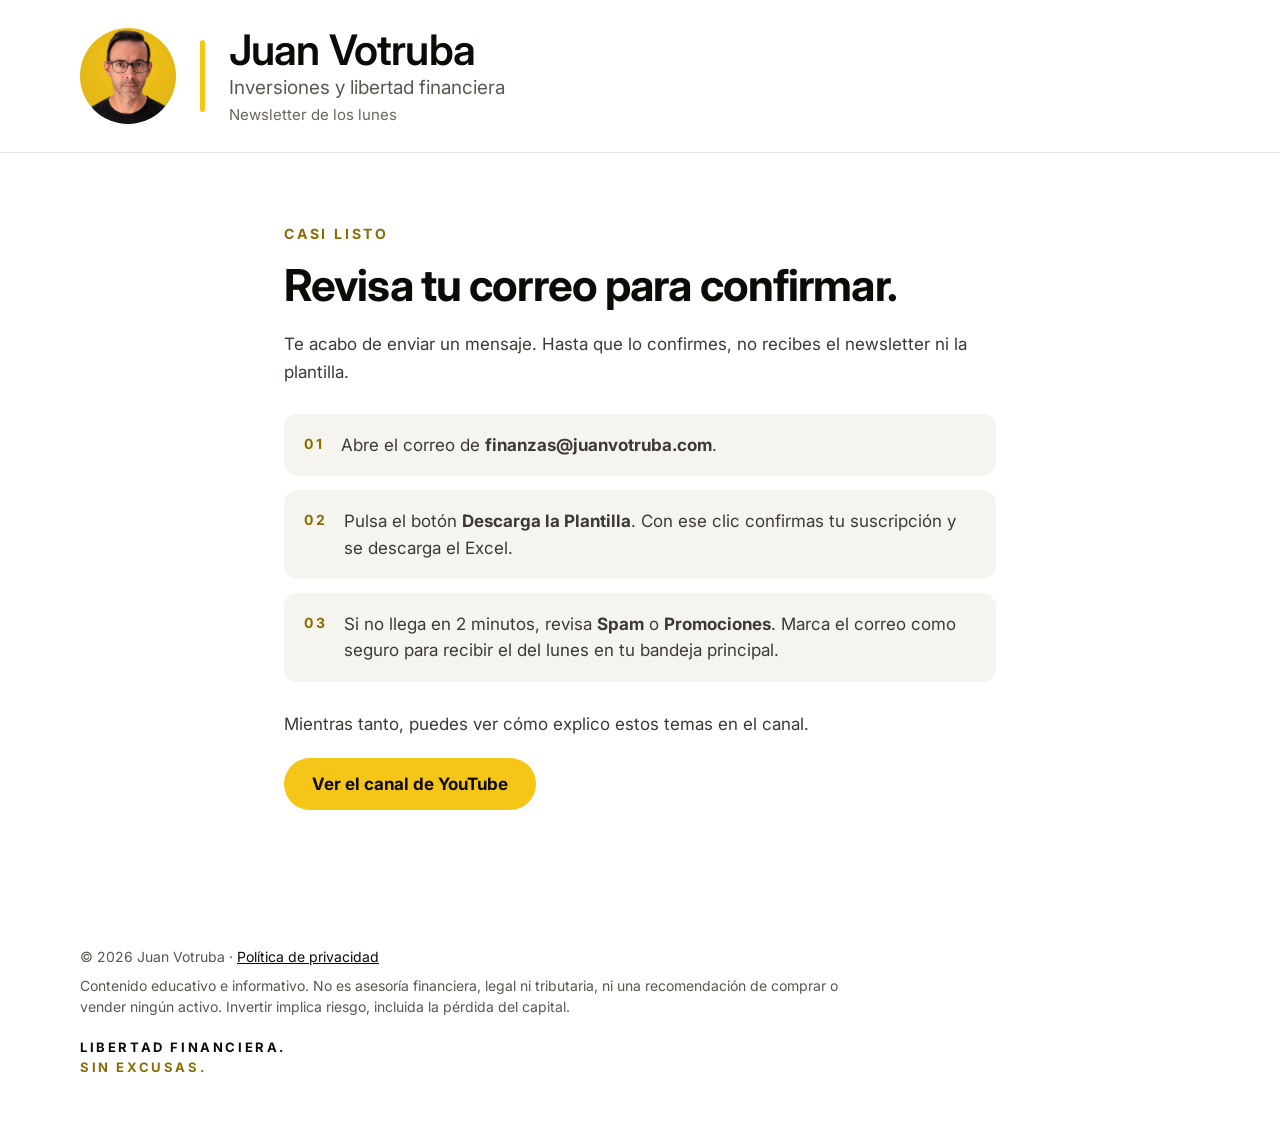
==== gracias.html @ 1951dbd8 "Add files via upload" ====
<!doctype html>
<html lang="es">
<head>
<meta charset="utf-8">
<meta name="viewport" content="width=device-width, initial-scale=1">
<meta name="robots" content="noindex">
<title>Revisa tu correo · Con Fuente</title>
<link rel="icon" href="avatar.png">
<link rel="preconnect" href="https://fonts.googleapis.com">
<link rel="preconnect" href="https://fonts.gstatic.com" crossorigin>
<link href="https://fonts.googleapis.com/css2?family=Inter:wght@400;600;700&display=swap" rel="stylesheet">
<link rel="stylesheet" href="styles.css">
</head>
<body>
<header class="top">
<div class="wrap">
<div class="avatar"><img src="avatar.png" alt="Juan Votruba" width="96" height="96"></div>
<div class="bar"></div>
<div class="brand"><b>Juan Votruba</b><span>Inversiones y libertad financiera</span><i>Newsletter de los lunes</i></div>
</div>
</header>
<main class="page">
<div class="eyebrow">Casi listo</div>
<h1>Revisa tu correo para confirmar.</h1>
<p>Te acabo de enviar un mensaje. Hasta que lo confirmes, no recibes el newsletter ni la plantilla.</p>
<div class="steps">
<div class="step"><small>01</small><p>Abre el correo de <strong>finanzas@juanvotruba.com</strong>.</p></div>
<div class="step"><small>02</small><p>Pulsa el botón <strong>Descarga la Plantilla</strong>. Con ese clic confirmas tu suscripción y se descarga el Excel.</p></div>
<div class="step"><small>03</small><p>Si no llega en 2 minutos, revisa <strong>Spam</strong> o <strong>Promociones</strong>. Marca el correo como seguro para recibir el del lunes en tu bandeja principal.</p></div>
</div>
<p>Mientras tanto, puedes ver cómo explico estos temas en el canal.</p>
<a class="btn" href="https://www.youtube.com/@juanvotruba">Ver el canal de YouTube</a>
</main>
<footer class="foot">
<div class="wrap">
<div class="l">
<div>© 2026 Juan Votruba · <a href="privacidad.html">Política de privacidad</a></div>
<div>Contenido educativo e informativo. No es asesoría financiera, legal ni tributaria, ni una recomendación de comprar o vender ningún activo. Invertir implica riesgo, incluida la pérdida del capital.</div>
</div>
<div class="tag">LIBERTAD FINANCIERA.<br><span>SIN EXCUSAS.</span></div>
</div>
</footer>
</body>
</html>
---- styles.css ----
:root{
  --ink:#0D0B08; --body:#3d3a34; --muted:#5a5750; --muted2:#6b665c;
  --cream:#F6F4EF; --card:#F4F3EF; --line:#E8E4DE; --ocre:#8a6d00; --yellow:#F5C518;
  --sf:-apple-system,BlinkMacSystemFont,"SF Pro Display","SF Pro Text",Inter,"Helvetica Neue",Arial,sans-serif;
}
*{box-sizing:border-box}
html{-webkit-text-size-adjust:100%}
body{margin:0;background:#fff;color:var(--ink);font-family:var(--sf);-webkit-font-smoothing:antialiased}
a{color:var(--ink)}a:hover{color:var(--ocre)}
img{display:block}
.sr{position:absolute;width:1px;height:1px;overflow:hidden;white-space:nowrap;clip:rect(0 0 0 0)}
.wrap{max-width:1200px;margin:0 auto;padding-left:40px;padding-right:40px}

.top{border-bottom:1px solid var(--line)}
.top .wrap{display:flex;align-items:center;gap:24px;padding-top:28px;padding-bottom:28px}
.avatar{border-radius:50%;overflow:hidden;background:var(--yellow);flex:0 0 auto}
.avatar img{width:100%;height:100%;object-fit:cover}
.top .avatar{width:96px;height:96px}
.bar{width:5px;height:72px;flex:0 0 5px;border-radius:3px;background:var(--yellow)}
.brand{display:flex;flex-direction:column;gap:4px;min-width:0}
.brand b{font-size:42px;line-height:1.05;font-weight:600;letter-spacing:-.02em}
.brand span{font-size:19px;line-height:1.3;color:var(--muted)}
.brand i{font-style:normal;font-size:15px;line-height:1.3;color:var(--muted2)}

.hero .wrap{display:flex;flex-wrap:wrap;gap:72px;align-items:flex-start;padding-top:80px;padding-bottom:104px}
.hero-l{flex:1 1 520px;min-width:0;display:flex;flex-direction:column;gap:28px}
.eyebrow{font-size:14px;font-weight:700;letter-spacing:.2em;text-transform:uppercase;color:var(--ocre)}
h1{margin:0;font-size:62px;line-height:1.08;font-weight:700;letter-spacing:-.02em}
h1 mark{background:none;color:inherit;box-shadow:inset 0 -.34em 0 var(--yellow);-webkit-box-decoration-break:clone;box-decoration-break:clone;padding:0 .06em}
.lead{margin:0;font-size:20px;line-height:1.55;color:var(--body);max-width:540px}

.signup{display:flex;flex-wrap:wrap;gap:12px;max-width:580px}
.signup input{flex:1 1 260px;min-width:0;height:58px;padding:0 24px;font:inherit;font-size:17px;border:1.5px solid #CFCABF;border-radius:999px;background:#fff;color:var(--ink)}
.signup input::placeholder{color:var(--muted2)}
.signup input:focus-visible,.signup button:focus-visible{outline:3px solid var(--ink);outline-offset:2px}
.signup button{height:58px;padding:0 32px;font:inherit;font-size:17px;font-weight:700;border:0;border-radius:999px;background:var(--yellow);color:var(--ink);cursor:pointer}
.signup button:hover{filter:brightness(.96)}
.signup button[disabled]{opacity:.6;cursor:default}
.micro{font-size:15px;line-height:1.5;color:var(--muted)}
.msg{font-size:15px;line-height:1.4;min-height:0;margin:-14px 0 0}
.msg.err{color:#9b1c1c}

.bonus{max-width:580px;background:var(--cream);border-radius:16px;padding:18px 20px;display:flex;gap:18px;align-items:center}
.cover{width:66px;height:88px;flex:0 0 66px;background:var(--ink);border-radius:6px;padding:10px 8px;display:flex;flex-direction:column;justify-content:space-between}
.cover u{display:block;width:22px;height:3px;background:var(--yellow)}
.cover s{text-decoration:none;font-size:10px;line-height:1.2;font-weight:700;color:#fff}
.bonus div{display:flex;flex-direction:column;gap:5px;min-width:0}
.bonus em{font-style:normal;font-size:12px;font-weight:700;letter-spacing:.14em;text-transform:uppercase;color:var(--ocre)}
.bonus strong{font-size:18px;line-height:1.25}
.bonus p{margin:0;font-size:14px;line-height:1.5;color:var(--body)}

.hero-r{flex:0 1 390px;display:flex;flex-direction:column;align-items:center;gap:14px;margin:0 auto}
.mail{width:360px;max-width:100%;border:1px solid var(--line);border-radius:18px;overflow:hidden;background:#fff;box-shadow:0 16px 40px rgba(13,11,8,.12)}
.mail-h{padding:20px 20px 16px;display:flex;align-items:center;gap:12px;border-bottom:1px solid var(--line)}
.mail-h .avatar{width:48px;height:48px}
.mail-h .bar{width:3px;height:36px;flex-basis:3px}
.mail-h .nm{display:flex;flex-direction:column;gap:2px}
.mail-h .nm b{font-family:Lora,Georgia,serif;font-size:19px;line-height:1.1;font-weight:500}
.mail-h .nm span{font-family:Poppins,Inter,sans-serif;font-size:11px;line-height:1.3;color:var(--muted)}
.mail-b{padding:20px 20px 24px;display:flex;flex-direction:column;gap:14px;font-size:14px;line-height:1.5;color:var(--body)}
.ev{background:var(--card);border-radius:10px;padding:12px 14px;display:flex;gap:12px;align-items:center}
.ev i{width:4px;height:38px;flex:0 0 4px;border-radius:2px;background:var(--yellow)}
.ev span{display:block;font-size:11px;font-weight:700;letter-spacing:.14em;color:var(--muted)}
.ev b{display:block;font-size:17px;letter-spacing:-.01em;color:var(--ink)}
.q{font-weight:700;color:var(--ink)}
.chart{background:var(--card);border-radius:10px;padding:14px;display:flex;flex-direction:column;gap:10px}
.chart h4{margin:0;font-size:14px;line-height:1.25;color:var(--ink)}
.row{display:flex;align-items:center;gap:10px;font-weight:700;color:var(--ink)}
.row .b1{flex:1 1 auto;height:16px;border-radius:4px;background:#B3AFA3}
.row .b2{flex:0 0 22px;height:16px;border-radius:4px;background:var(--yellow)}
.src{font-size:11px;line-height:1.4;color:var(--muted)}
.pill{align-self:flex-start;background:var(--yellow);color:var(--ink);border-radius:999px;padding:10px 20px;font-weight:700}
.cap{font-size:13px;line-height:1.4;color:var(--muted);text-align:center}

.band-c{background:var(--cream)}
.band-c .wrap{padding-top:96px;padding-bottom:96px;display:flex;flex-direction:column;gap:48px}
h2{margin:0;font-size:44px;line-height:1.1;font-weight:700;letter-spacing:-.02em}
.cards{display:flex;flex-wrap:wrap;gap:24px}
.cardx{flex:1 1 300px;min-width:0;background:#fff;border:1px solid var(--line);border-radius:16px;padding:32px;display:flex;flex-direction:column;gap:14px}
.cardx small{font-size:14px;font-weight:700;letter-spacing:.2em;color:var(--ocre)}
.cardx h3{margin:0;font-size:26px;line-height:1.2;font-weight:700}
.cardx p{margin:0;font-size:17px;line-height:1.6;color:var(--body)}

.about .wrap{padding-top:96px;padding-bottom:96px;display:flex;flex-wrap:wrap;gap:64px;align-items:center}
.about .avatar{width:260px;height:260px}
.about-t{flex:1 1 480px;min-width:0;display:flex;flex-direction:column;gap:22px}
.about h2{font-size:40px}
.about p{margin:0;font-size:18px;line-height:1.65;color:var(--body);max-width:640px}
.about a{font-size:17px;font-weight:600}

.cta{background:var(--yellow)}
.cta .wrap{padding-top:88px;padding-bottom:88px;display:flex;flex-direction:column;align-items:center;gap:24px;text-align:center}
.cta h2{font-size:48px;line-height:1.08}
.cta p{margin:0;font-size:19px;line-height:1.5;max-width:600px}
.cta .signup{width:100%;justify-content:center}
.cta .signup input{border:0}
.cta .signup button{background:var(--ink);color:#fff}
.cta .msg{margin:-10px 0 0}

.foot .wrap{padding-top:40px;padding-bottom:48px;display:flex;flex-direction:column;gap:20px}
.foot .l{display:flex;flex-direction:column;gap:8px;font-size:14px;line-height:1.5;color:var(--muted);max-width:760px}
.tag{font-size:13px;font-weight:700;letter-spacing:.2em;line-height:1.6}
.tag span{color:var(--ocre)}

.page{max-width:760px;margin:0 auto;padding:72px 24px 96px;display:flex;flex-direction:column;gap:20px}
.page h1{font-size:44px}
.page h2{font-size:24px;margin-top:16px}
.page p,.page li{font-size:17px;line-height:1.65;color:var(--body);margin:0}
.page ul{margin:0;padding-left:22px;display:flex;flex-direction:column;gap:6px}
.steps{display:flex;flex-direction:column;gap:14px;margin:8px 0}
.step{display:flex;gap:16px;align-items:flex-start;background:var(--cream);border-radius:14px;padding:18px 20px}
.step small{font-size:14px;font-weight:700;letter-spacing:.2em;color:var(--ocre);padding-top:3px}
.step p{margin:0;font-size:17px;line-height:1.55;color:var(--body)}
.btn{display:inline-block;align-self:flex-start;background:var(--yellow);color:var(--ink);border-radius:999px;padding:16px 28px;font-weight:700;font-size:17px;text-decoration:none}
.btn:hover{color:var(--ink);filter:brightness(.96)}

@media (max-width:860px){
  .wrap{padding-left:24px;padding-right:24px}
  .top .wrap{padding-top:20px;padding-bottom:20px;gap:14px}
  .top .avatar{width:68px;height:68px}
  .bar{width:4px;height:54px;flex-basis:4px}
  .brand b{font-size:27px}.brand span{font-size:13px}.brand i{font-size:12px}
  .hero .wrap{padding-top:40px;padding-bottom:56px;gap:44px}
  .hero-l{gap:22px;flex-basis:100%}
  .eyebrow{font-size:12px;letter-spacing:.18em}
  h1{font-size:37px;line-height:1.1}
  .lead{font-size:17px}
  .signup input,.signup button{width:100%;flex:1 1 100%;height:56px}
  .micro{font-size:14px}
  .bonus{padding:16px;gap:14px}
  .cover{width:56px;height:76px;flex-basis:56px;padding:9px 7px}
  .bonus strong{font-size:16px}.bonus p{font-size:13px}.bonus em{font-size:12px}
  .hero-r{flex-basis:100%}
  .band-c .wrap{padding-top:56px;padding-bottom:56px;gap:28px}
  h2{font-size:30px}
  .cardx{padding:24px}.cardx h3{font-size:22px}.cardx p{font-size:16px}
  .about .wrap{padding-top:56px;padding-bottom:56px;gap:20px}
  .about .avatar{width:120px;height:120px}
  .about h2{font-size:28px}.about p{font-size:16px}
  .cta .wrap{padding-top:56px;padding-bottom:56px;align-items:stretch;text-align:left;gap:18px}
  .cta h2{font-size:34px}.cta p{font-size:16px}
  .foot .wrap{padding-top:32px;padding-bottom:40px}
  .page{padding:40px 24px 64px}.page h1{font-size:34px}
}
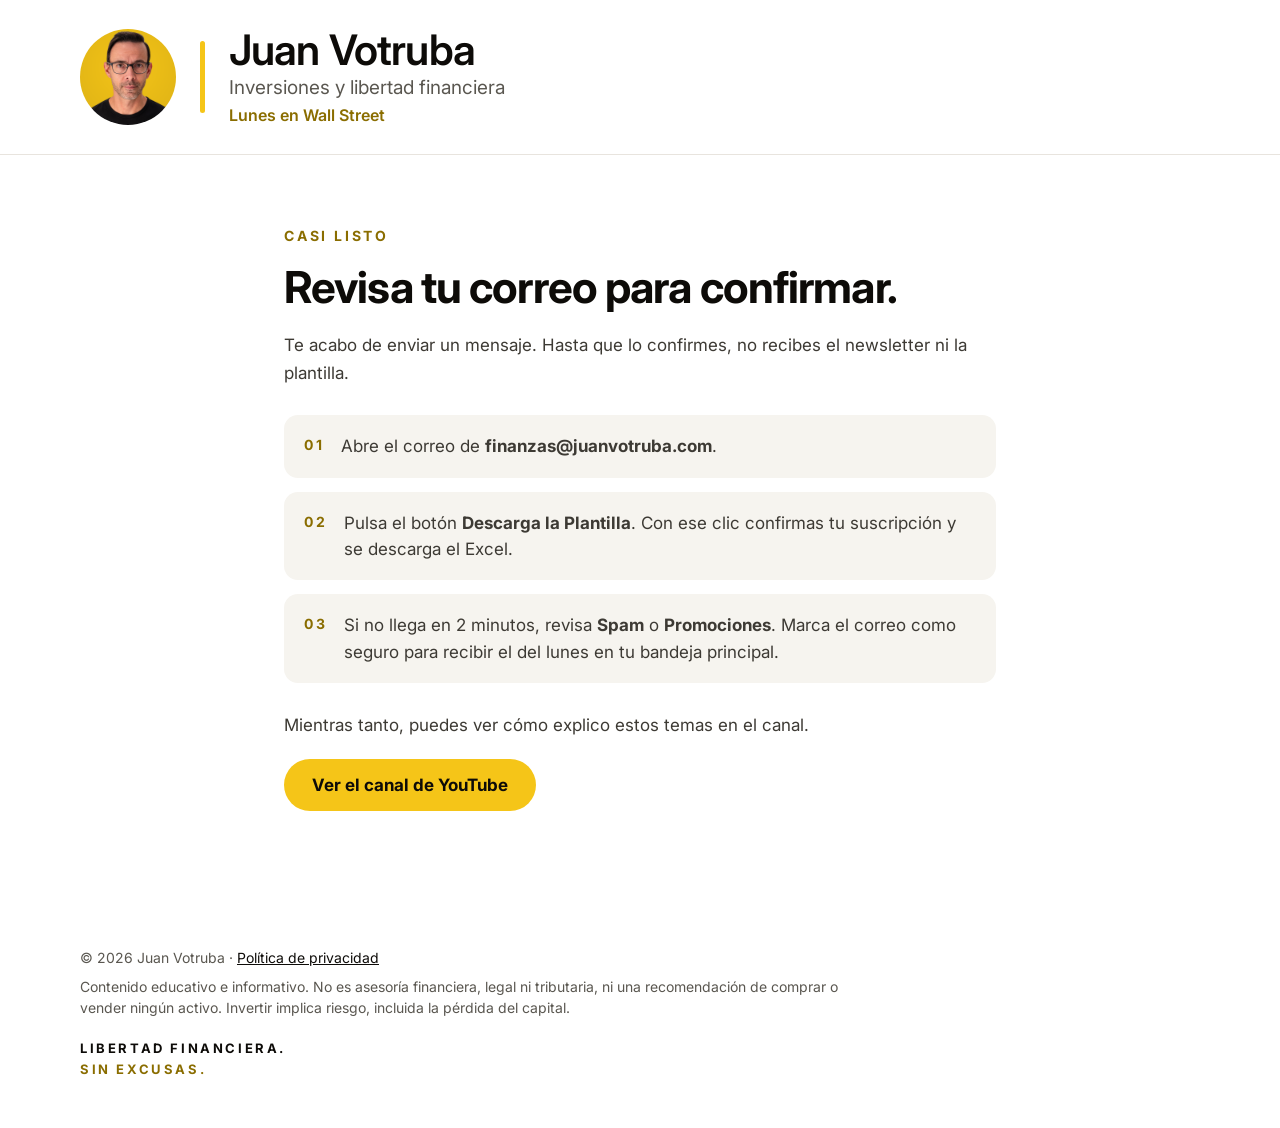
==== commit 0b60cf59: "Add files via upload" ====
--- a/gracias.html
+++ b/gracias.html
@@ -16,7 +16,7 @@
 <div class="wrap">
 <div class="avatar"><img src="avatar.png" alt="Juan Votruba" width="96" height="96"></div>
 <div class="bar"></div>
-<div class="brand"><b>Juan Votruba</b><span>Inversiones y libertad financiera</span><i>Newsletter de los lunes</i></div>
+<div class="brand"><b>Juan Votruba</b><span>Inversiones y libertad financiera</span><i>Lunes en Wall Street</i></div>
 </div>
 </header>
 <main class="page">
--- a/styles.css
+++ b/styles.css
@@ -20,7 +20,7 @@
 .brand{display:flex;flex-direction:column;gap:4px;min-width:0}
 .brand b{font-size:42px;line-height:1.05;font-weight:600;letter-spacing:-.02em}
 .brand span{font-size:19px;line-height:1.3;color:var(--muted)}
-.brand i{font-style:normal;font-size:15px;line-height:1.3;color:var(--muted2)}
+.brand i{font-style:normal;font-size:16px;line-height:1.3;font-weight:600;color:#8a6d00}
 
 .hero .wrap{display:flex;flex-wrap:wrap;gap:72px;align-items:flex-start;padding-top:80px;padding-bottom:104px}
 .hero-l{flex:1 1 520px;min-width:0;display:flex;flex-direction:column;gap:28px}
